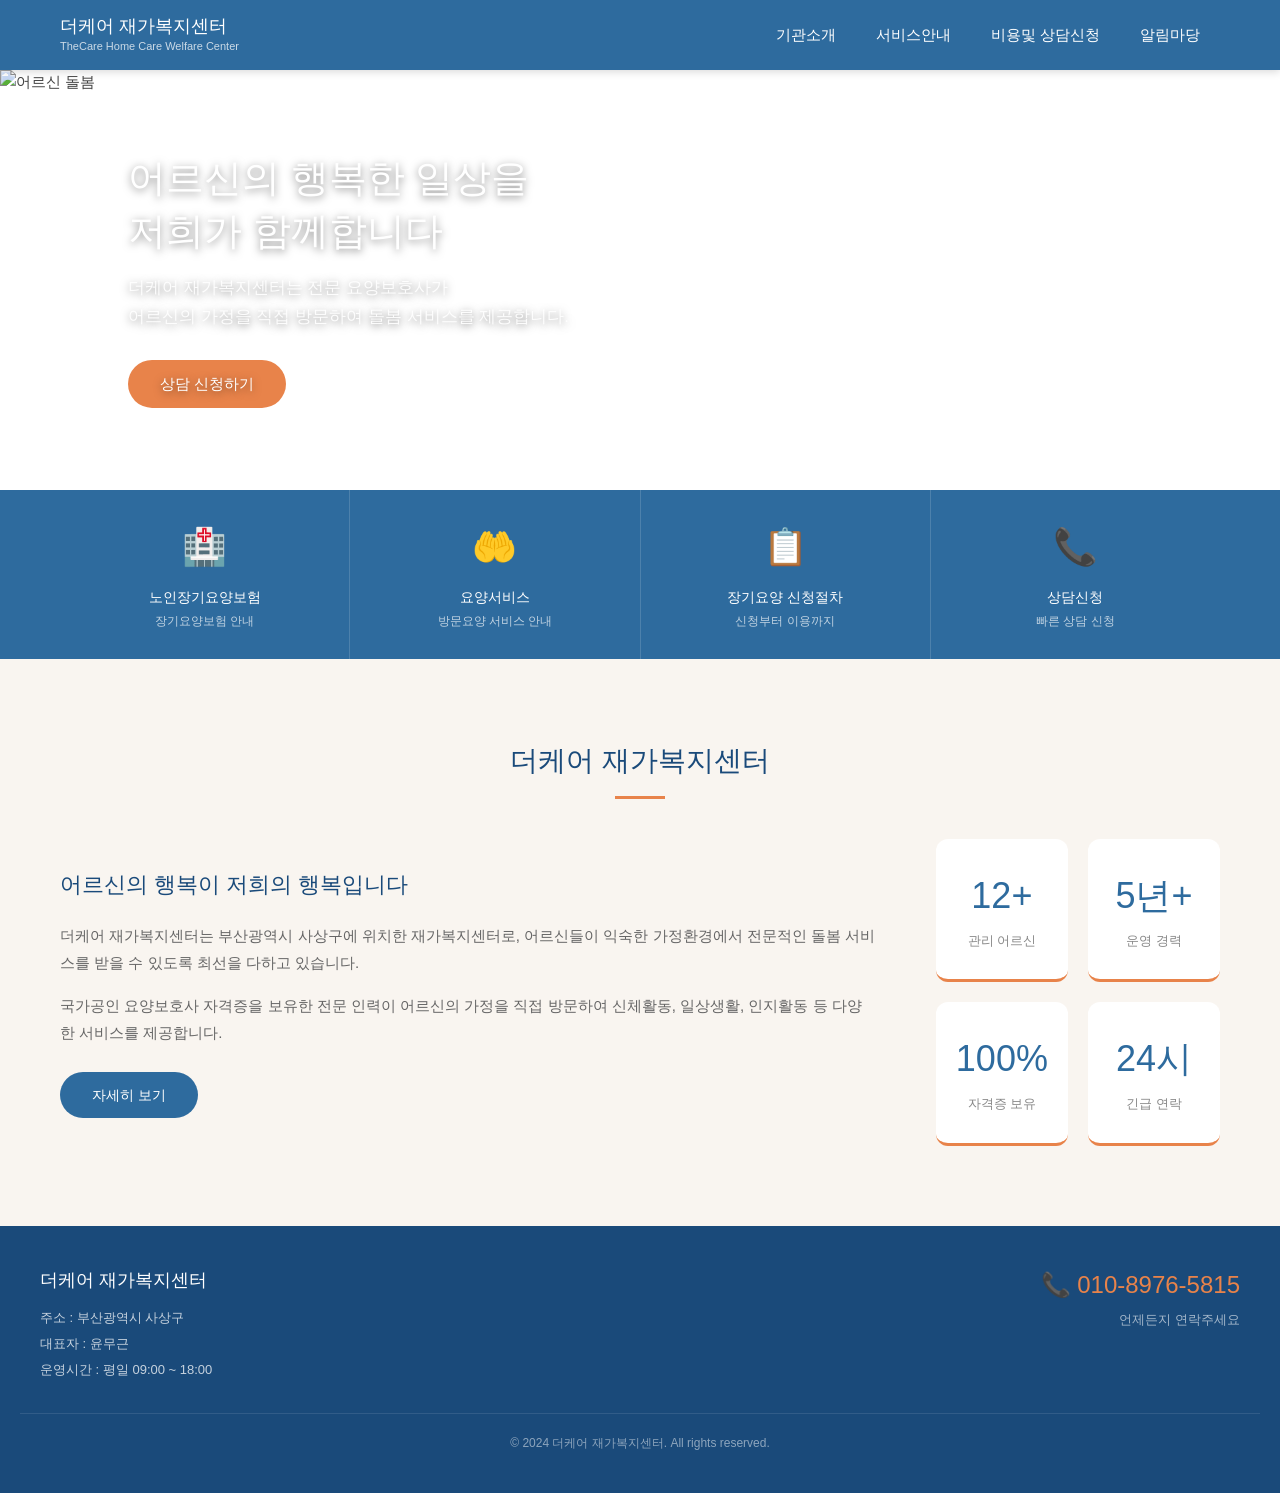
==== index.html @ 5174d894 "첫 업로드" ====
<!DOCTYPE html>
<html lang="ko">
<head>
  <meta charset="UTF-8">
  <meta name="viewport" content="width=device-width, initial-scale=1.0">
  <title>더케어 재가복지센터</title>
  <meta name="description" content="부산 사상구 더케어 재가복지센터. 전문 요양보호사가 어르신의 가정을 방문하여 돌봄 서비스를 제공합니다.">
  <link rel="stylesheet" href="style.css">
</head>
<body>

  <!-- 헤더 -->
  <header>
    <div class="header-inner">
      <div class="logo">
        <div>
          <div class="logo-text">더케어 재가복지센터</div>
          <div class="logo-sub">TheCare Home Care Welfare Center</div>
        </div>
      </div>

      <button class="hamburger" onclick="toggleMenu()">☰</button>

      <nav>
        <ul class="gnb">
          <li>
            <a href="#">기관소개</a>
            <ul class="dropdown">
              <li><a href="기관소개/greeting.html">인사말</a></li>
              <li><a href="기관소개/facility.html">시설안내</a></li>
              <li><a href="기관소개/history.html">기관현황</a></li>
              <li><a href="기관소개/location.html">오시는길</a></li>
            </ul>
          </li>
          <li>
            <a href="#">서비스안내</a>
            <ul class="dropdown">
              <li><a href="서비스안내/insurance.html">노인장기요양보험</a></li>
              <li><a href="서비스안내/service.html">요양서비스</a></li>
              <li><a href="서비스안내/family.html">가족지원서비스</a></li>
            </ul>
          </li>
          <li>
            <a href="#">비용및 상담신청</a>
            <ul class="dropdown">
              <li><a href="비용및상담/process.html">장기요양 신청절차</a></li>
              <li><a href="비용및상담/cost.html">서비스 비용</a></li>
              <li><a href="비용및상담/counsel.html">상담신청</a></li>
            </ul>
          </li>
          <li>
            <a href="#">알림마당</a>
            <ul class="dropdown">
              <li><a href="알림마당/album.html">프로그램 참여 앨범</a></li>
              <li><a href="알림마당/monthly.html">월 급여제공 내용</a></li>
              <li><a href="알림마당/bill.html">청구명세서</a></li>
              <li><a href="알림마당/newsletter.html">가정통신문</a></li>
            </ul>
          </li>
        </ul>
      </nav>
    </div>
  </header>

  <!-- 메인 슬라이더 -->
  <section class="slider">
    <div class="slide active">
      <img src="https://images.unsplash.com/photo-1516733725897-1aa73b87c8e8?w=1400&q=80" alt="어르신 돌봄">
      <div class="slide-text">
        <h2>어르신의 행복한 일상을<br>저희가 함께합니다</h2>
        <p>더케어 재가복지센터는 전문 요양보호사가<br>어르신의 가정을 직접 방문하여 돌봄 서비스를 제공합니다.</p>
        <a href="비용및상담/counsel.html" class="slide-btn">상담 신청하기</a>
      </div>
    </div>
    <div class="slide">
      <img src="https://images.unsplash.com/photo-1584515933487-779824d29309?w=1400&q=80" alt="요양서비스">
      <div class="slide-text">
        <h2>전문 요양보호사가<br>함께합니다</h2>
        <p>국가공인 자격증을 보유한 전문 인력이<br>어르신을 정성껏 돌봐드립니다.</p>
        <a href="서비스안내/service.html" class="slide-btn">서비스 알아보기</a>
      </div>
    </div>
    <div class="slide">
      <img src="https://images.unsplash.com/photo-1556909114-f6e7ad7d3136?w=1400&q=80" alt="가족지원">
      <div class="slide-text">
        <h2>가족의 따뜻한 마음으로<br>함께하겠습니다</h2>
        <p>어르신과 가족 모두가 행복할 수 있도록<br>최선을 다해 지원합니다.</p>
        <a href="기관소개/greeting.html" class="slide-btn">센터 소개 보기</a>
      </div>
    </div>
    <button class="slide-prev" onclick="changeSlide(-1)">&#10094;</button>
    <button class="slide-next" onclick="changeSlide(1)">&#10095;</button>
    <div class="slide-dots">
      <span class="dot active" onclick="goSlide(0)"></span>
      <span class="dot" onclick="goSlide(1)"></span>
      <span class="dot" onclick="goSlide(2)"></span>
    </div>
  </section>

  <!-- 빠른 메뉴 -->
  <section class="quick-menu">
    <div class="container">
      <div class="quick-wrap">
        <a href="서비스안내/insurance.html" class="quick-item">
          <div class="quick-icon">🏥</div>
          <div class="quick-title">노인장기요양보험</div>
          <div class="quick-desc">장기요양보험 안내</div>
        </a>
        <a href="서비스안내/service.html" class="quick-item">
          <div class="quick-icon">🤲</div>
          <div class="quick-title">요양서비스</div>
          <div class="quick-desc">방문요양 서비스 안내</div>
        </a>
        <a href="비용및상담/process.html" class="quick-item">
          <div class="quick-icon">📋</div>
          <div class="quick-title">장기요양 신청절차</div>
          <div class="quick-desc">신청부터 이용까지</div>
        </a>
        <a href="비용및상담/counsel.html" class="quick-item">
          <div class="quick-icon">📞</div>
          <div class="quick-title">상담신청</div>
          <div class="quick-desc">빠른 상담 신청</div>
        </a>
      </div>
    </div>
  </section>

  <!-- 센터 소개 섹션 -->
  <section class="intro-section">
    <div class="container">
      <h2 class="section-title">더케어 재가복지센터</h2>
      <div class="section-line"></div>
      <div class="intro-wrap">
        <div class="intro-text">
          <h3>어르신의 행복이 저희의 행복입니다</h3>
          <p>더케어 재가복지센터는 부산광역시 사상구에 위치한 재가복지센터로, 어르신들이 익숙한 가정환경에서 전문적인 돌봄 서비스를 받을 수 있도록 최선을 다하고 있습니다.</p>
          <p>국가공인 요양보호사 자격증을 보유한 전문 인력이 어르신의 가정을 직접 방문하여 신체활동, 일상생활, 인지활동 등 다양한 서비스를 제공합니다.</p>
          <a href="기관소개/greeting.html" class="intro-btn">자세히 보기</a>
        </div>
        <div class="intro-stats">
          <div class="stat-item">
            <div class="stat-num">12+</div>
            <div class="stat-label">관리 어르신</div>
          </div>
          <div class="stat-item">
            <div class="stat-num">5년+</div>
            <div class="stat-label">운영 경력</div>
          </div>
          <div class="stat-item">
            <div class="stat-num">100%</div>
            <div class="stat-label">자격증 보유</div>
          </div>
          <div class="stat-item">
            <div class="stat-num">24시</div>
            <div class="stat-label">긴급 연락</div>
          </div>
        </div>
      </div>
    </div>
  </section>

  <!-- 푸터 -->
  <footer>
    <div class="footer-inner">
      <div>
        <div class="footer-logo">더케어 재가복지센터</div>
        <div class="footer-info">
          <p>주소 : 부산광역시 사상구</p>
          <p>대표자 : 윤무근</p>
          <p>운영시간 : 평일 09:00 ~ 18:00</p>
        </div>
      </div>
      <div class="footer-contact">
        <div class="footer-tel">📞 010-8976-5815</div>
        <p style="font-size:13px; color:rgba(255,255,255,0.6);">언제든지 연락주세요</p>
      </div>
    </div>
    <div class="footer-copy">
      © 2024 더케어 재가복지센터. All rights reserved.
    </div>
  </footer>

  <script src="script.js"></script>
</body>
</html>
---- style.css ----
/* 기본 설정 */
* {
  margin: 0;
  padding: 0;
  box-sizing: border-box;
}

body {
  font-family: '맑은 고딕', Malgun Gothic, sans-serif;
  color: #444444;
  background-color: #ffffff;
  font-size: 15px;
  line-height: 1.6;
}

a {
  text-decoration: none;
  color: inherit;
}

ul {
  list-style: none;
}

/* 공통 컨테이너 */
.container {
  max-width: 1200px;
  margin: 0 auto;
  padding: 0 20px;
}

/* 공통 섹션 제목 */
.section-title {
  font-size: 28px;
  font-weight: 500;
  color: #1A4A7A;
  text-align: center;
  margin-bottom: 10px;
}

.section-subtitle {
  font-size: 15px;
  color: #888;
  text-align: center;
  margin-bottom: 50px;
}

.section-line {
  width: 50px;
  height: 3px;
  background-color: #E8834A;
  margin: 12px auto 40px;
}

/* 상단 헤더 */
header {
  background-color: #2E6B9E;
  position: sticky;
  top: 0;
  z-index: 1000;
  box-shadow: 0 2px 8px rgba(0,0,0,0.15);
}

.header-inner {
  display: flex;
  align-items: center;
  justify-content: space-between;
  height: 70px;
  max-width: 1200px;
  margin: 0 auto;
  padding: 0 20px;
}

/* 로고 */
.logo {
  display: flex;
  align-items: center;
  gap: 10px;
}

.logo-text {
  color: white;
  font-size: 18px;
  font-weight: 500;
  line-height: 1.3;
}

.logo-sub {
  color: rgba(255,255,255,0.75);
  font-size: 11px;
}

/* 네비게이션 */
.gnb {
  display: flex;
  align-items: center;
  height: 100%;
}

.gnb > li {
  position: relative;
  height: 70px;
  display: flex;
  align-items: center;
}

.gnb > li > a {
  color: white;
  font-size: 15px;
  font-weight: 500;
  padding: 0 20px;
  height: 100%;
  display: flex;
  align-items: center;
  transition: background-color 0.2s;
}

.gnb > li > a:hover {
  background-color: rgba(255,255,255,0.15);
}

/* 드롭다운 메뉴 */
.dropdown {
  position: absolute;
  top: 70px;
  left: 0;
  background-color: white;
  min-width: 160px;
  box-shadow: 0 4px 12px rgba(0,0,0,0.1);
  border-top: 3px solid #E8834A;
  display: none;
  z-index: 100;
}

.gnb > li:hover .dropdown {
  display: block;
}

.dropdown li a {
  display: block;
  padding: 12px 20px;
  font-size: 14px;
  color: #444;
  border-bottom: 1px solid #f0f0f0;
  transition: background-color 0.2s, color 0.2s;
}

.dropdown li a:hover {
  background-color: #F5EFE6;
  color: #2E6B9E;
}

/* 햄버거 메뉴 (모바일) */
.hamburger {
  display: none;
  background: none;
  border: none;
  color: white;
  font-size: 28px;
  cursor: pointer;
}

/* 푸터 */
footer {
  background-color: #1A4A7A;
  color: rgba(255,255,255,0.8);
  padding: 40px 20px;
}

.footer-inner {
  max-width: 1200px;
  margin: 0 auto;
  display: flex;
  justify-content: space-between;
  align-items: flex-start;
  flex-wrap: wrap;
  gap: 30px;
}

.footer-logo {
  color: white;
  font-size: 18px;
  font-weight: 500;
  margin-bottom: 10px;
}

.footer-info p {
  font-size: 13px;
  line-height: 2;
  color: rgba(255,255,255,0.75);
}

.footer-contact {
  text-align: right;
}

.footer-tel {
  color: #E8834A;
  font-size: 24px;
  font-weight: 500;
  margin-bottom: 6px;
}

.footer-copy {
  font-size: 12px;
  color: rgba(255,255,255,0.5);
  text-align: center;
  margin-top: 30px;
  padding-top: 20px;
  border-top: 1px solid rgba(255,255,255,0.1);
}

/* 모바일 반응형 */
@media (max-width: 768px) {
  .gnb {
    display: none;
    position: absolute;
    top: 70px;
    left: 0;
    width: 100%;
    background-color: #2E6B9E;
    flex-direction: column;
    height: auto;
  }

  .gnb.open {
    display: flex;
  }

  .gnb > li {
    width: 100%;
    height: auto;
    flex-direction: column;
  }

  .gnb > li > a {
    width: 100%;
    padding: 14px 20px;
    border-bottom: 1px solid rgba(255,255,255,0.1);
  }

  .dropdown {
    position: static;
    display: none;
    box-shadow: none;
    border-top: none;
    background-color: rgba(0,0,0,0.2);
    width: 100%;
  }

  .gnb > li.active .dropdown {
    display: block;
  }

  .dropdown li a {
    color: rgba(255,255,255,0.85);
    border-bottom: 1px solid rgba(255,255,255,0.05);
    padding-left: 36px;
  }

  .dropdown li a:hover {
    background-color: rgba(255,255,255,0.1);
    color: white;
  }

  .hamburger {
    display: block;
  }

  .footer-inner {
    flex-direction: column;
  }

  .footer-contact {
    text-align: left;
  }
}
/* 슬라이더 */
.slider {
  position: relative;
  width: 100%;
  height: 420px;
  overflow: hidden;
}

.slide {
  position: absolute;
  top: 0;
  left: 0;
  width: 100%;
  height: 100%;
  opacity: 0;
  transition: opacity 0.8s ease;
}

.slide.active {
  opacity: 1;
}

.slide img {
  width: 100%;
  height: 100%;
  object-fit: cover;
  object-position: center top;
}

.slide-text {
  position: absolute;
  top: 50%;
  left: 10%;
  transform: translateY(-50%);
  color: white;
  text-shadow: 0 2px 8px rgba(0,0,0,0.5);
  z-index: 10;
}

.slide-text h2 {
  font-size: 38px;
  font-weight: 500;
  line-height: 1.4;
  margin-bottom: 16px;
}

.slide-text p {
  font-size: 17px;
  line-height: 1.7;
  margin-bottom: 28px;
  color: rgba(255,255,255,0.9);
}

.slide-btn {
  display: inline-block;
  background-color: #E8834A;
  color: white;
  padding: 12px 32px;
  border-radius: 30px;
  font-size: 15px;
  transition: background-color 0.2s;
}

.slide-btn:hover {
  background-color: #d4723b;
}

.slide-prev,
.slide-next {
  position: absolute;
  top: 50%;
  transform: translateY(-50%);
  background-color: rgba(255,255,255,0.2);
  color: white;
  border: none;
  width: 44px;
  height: 44px;
  border-radius: 50%;
  font-size: 18px;
  cursor: pointer;
  z-index: 10;
  transition: background-color 0.2s;
}

.slide-prev { left: 20px; }
.slide-next { right: 20px; }

.slide-prev:hover,
.slide-next:hover {
  background-color: rgba(255,255,255,0.4);
}

.slide-dots {
  position: absolute;
  bottom: 20px;
  left: 50%;
  transform: translateX(-50%);
  display: flex;
  gap: 8px;
  z-index: 10;
}

.dot {
  width: 10px;
  height: 10px;
  border-radius: 50%;
  background-color: rgba(255,255,255,0.5);
  cursor: pointer;
  transition: background-color 0.2s;
}

.dot.active {
  background-color: white;
}

/* 빠른 메뉴 */
.quick-menu {
  background-color: #2E6B9E;
  padding: 0;
}

.quick-wrap {
  display: flex;
  justify-content: center;
}

.quick-item {
  flex: 1;
  text-align: center;
  padding: 28px 20px;
  color: white;
  border-right: 1px solid rgba(255,255,255,0.15);
  transition: background-color 0.2s;
}

.quick-item:last-child {
  border-right: none;
}

.quick-item:hover {
  background-color: rgba(255,255,255,0.1);
}

.quick-icon {
  font-size: 36px;
  margin-bottom: 10px;
}

.quick-title {
  font-size: 14px;
  font-weight: 500;
  margin-bottom: 4px;
}

.quick-desc {
  font-size: 12px;
  color: rgba(255,255,255,0.7);
}

/* 센터 소개 섹션 */
.intro-section {
  padding: 80px 20px;
  background-color: #F9F5F0;
}

.intro-wrap {
  display: flex;
  gap: 60px;
  align-items: center;
}

.intro-text {
  flex: 1;
}

.intro-text h3 {
  font-size: 22px;
  color: #1A4A7A;
  margin-bottom: 20px;
  font-weight: 500;
}

.intro-text p {
  font-size: 15px;
  color: #666;
  line-height: 1.8;
  margin-bottom: 16px;
}

.intro-btn {
  display: inline-block;
  margin-top: 10px;
  padding: 12px 32px;
  background-color: #2E6B9E;
  color: white;
  border-radius: 30px;
  font-size: 14px;
  transition: background-color 0.2s;
}

.intro-btn:hover {
  background-color: #1A4A7A;
}

.intro-stats {
  display: grid;
  grid-template-columns: repeat(2, 1fr);
  gap: 20px;
  flex-shrink: 0;
}

.stat-item {
  background-color: white;
  border-radius: 12px;
  padding: 28px 20px;
  text-align: center;
  border-bottom: 3px solid #E8834A;
}

.stat-num {
  font-size: 36px;
  font-weight: 500;
  color: #2E6B9E;
  margin-bottom: 6px;
}

.stat-label {
  font-size: 13px;
  color: #888;
}

/* 모바일 반응형 추가 */
@media (max-width: 768px) {
  .slider {
    height: 300px;
  }

  .slide-text h2 {
    font-size: 22px;
  }

  .slide-text p {
    display: none;
  }

  .quick-wrap {
    flex-wrap: wrap;
  }

  .quick-item {
    width: 50%;
    flex: none;
  }

  .intro-wrap {
    flex-direction: column;
  }

  .intro-stats {
    width: 100%;
  }
}
/* 페이지 타이틀 배너 */
.page-banner {
  background-color: #2E6B9E;
  padding: 40px 20px;
  text-align: center;
}

.banner-text h2 {
  color: white;
  font-size: 28px;
  font-weight: 500;
  margin-bottom: 8px;
}

.banner-text p {
  color: rgba(255,255,255,0.75);
  font-size: 14px;
}

/* 콘텐츠 레이아웃 */
.content-wrap {
  padding: 60px 0;
  background-color: #f9f9f9;
}

.content-layout {
  display: flex;
  gap: 30px;
  align-items: flex-start;
}

/* 왼쪽 서브메뉴 */
.sub-menu {
  width: 200px;
  flex-shrink: 0;
  background-color: white;
  border-radius: 8px;
  overflow: hidden;
  box-shadow: 0 2px 8px rgba(0,0,0,0.06);
}

.sub-menu-title {
  background-color: #2E6B9E;
  color: white;
  font-size: 15px;
  font-weight: 500;
  padding: 16px 20px;
  text-align: center;
}

.sub-menu ul li a {
  display: block;
  padding: 13px 20px;
  font-size: 14px;
  color: #555;
  border-bottom: 1px solid #f0f0f0;
  transition: all 0.2s;
}

.sub-menu ul li a:hover {
  background-color: #F5EFE6;
  color: #2E6B9E;
  padding-left: 26px;
}

.sub-menu ul li.active a {
  background-color: #F5EFE6;
  color: #2E6B9E;
  font-weight: 500;
  border-left: 3px solid #E8834A;
}

/* 오른쪽 콘텐츠 */
.content-body {
  flex: 1;
  background-color: white;
  border-radius: 8px;
  padding: 40px;
  box-shadow: 0 2px 8px rgba(0,0,0,0.06);
}

.content-title {
  font-size: 22px;
  color: #1A4A7A;
  font-weight: 500;
  padding-bottom: 16px;
  border-bottom: 2px solid #2E6B9E;
  margin-bottom: 30px;
}

/* 인사말 */
.greeting-wrap {
  display: flex;
  gap: 40px;
  align-items: flex-start;
}

.greeting-img {
  width: 200px;
  flex-shrink: 0;
}

.greeting-img img {
  width: 100%;
  border-radius: 8px;
}

.greeting-text h4 {
  font-size: 18px;
  color: #1A4A7A;
  margin-bottom: 20px;
  font-weight: 500;
}

.greeting-text p {
  font-size: 15px;
  color: #555;
  line-height: 1.9;
  margin-bottom: 14px;
}

.greeting-sign {
  margin-top: 30px;
  text-align: right;
  padding-top: 20px;
  border-top: 1px solid #eee;
}

.greeting-sign p {
  font-size: 14px;
  color: #888;
  margin-bottom: 4px;
}

.sign-name {
  font-size: 20px;
  color: #1A4A7A;
  font-weight: 500;
}

/* 모바일 반응형 추가 */
@media (max-width: 768px) {
  .content-layout {
    flex-direction: column;
  }

  .sub-menu {
    width: 100%;
  }

  .content-body {
    padding: 24px;
  }

  .greeting-wrap {
    flex-direction: column;
  }

  .greeting-img {
    width: 100%;
  }
}
/* 시설안내 */
.facility-wrap {
  display: grid;
  grid-template-columns: repeat(2, 1fr);
  gap: 30px;
}

.facility-item {
  background-color: #f9f9f9;
  border-radius: 8px;
  overflow: hidden;
  border: 1px solid #eee;
}

.facility-item img {
  width: 100%;
  height: 200px;
  object-fit: cover;
}

.facility-item h4 {
  font-size: 16px;
  color: #1A4A7A;
  font-weight: 500;
  padding: 16px 16px 8px;
}

.facility-item p {
  font-size: 14px;
  color: #666;
  padding: 0 16px 16px;
  line-height: 1.6;
}

@media (max-width: 768px) {
  .facility-wrap {
    grid-template-columns: 1fr;
  }
}
/* 기관현황 테이블 */
.info-table {
  width: 100%;
  border-collapse: collapse;
  margin-bottom: 40px;
  font-size: 14px;
}

.info-table th {
  background-color: #2E6B9E;
  color: white;
  padding: 12px 16px;
  text-align: center;
  width: 120px;
  font-weight: 500;
}

.info-table td {
  padding: 12px 16px;
  border: 1px solid #e0e0e0;
  color: #444;
}

.info-table tr {
  border-bottom: 1px solid #e0e0e0;
}

/* 연혁 */
.history-subtitle {
  font-size: 18px;
  color: #1A4A7A;
  font-weight: 500;
  margin-bottom: 24px;
  padding-bottom: 12px;
  border-bottom: 1px solid #eee;
}

.history-wrap {
  position: relative;
  padding-left: 30px;
}

.history-wrap::before {
  content: '';
  position: absolute;
  left: 60px;
  top: 0;
  bottom: 0;
  width: 2px;
  background-color: #2E6B9E;
}

.history-item {
  display: flex;
  gap: 30px;
  margin-bottom: 30px;
  position: relative;
}

.history-item::before {
  content: '';
  position: absolute;
  left: 34px;
  top: 6px;
  width: 12px;
  height: 12px;
  border-radius: 50%;
  background-color: #E8834A;
  z-index: 1;
}

.history-year {
  font-size: 18px;
  font-weight: 500;
  color: #2E6B9E;
  min-width: 50px;
}

.history-content p {
  font-size: 14px;
  color: #555;
  line-height: 1.8;
}

@media (max-width: 768px) {
  .info-table {
    font-size: 12px;
  }

  .info-table th {
    width: 80px;
    padding: 8px;
  }

  .info-table td {
    padding: 8px;
  }
}
/* 오시는길 */
.map-wrap {
  margin-bottom: 30px;
  border-radius: 8px;
  overflow: hidden;
  border: 1px solid #eee;
}

.location-info {
  display: grid;
  grid-template-columns: repeat(2, 1fr);
  gap: 20px;
  margin-top: 30px;
}

.location-item {
  display: flex;
  gap: 16px;
  align-items: flex-start;
  background-color: #f9f9f9;
  border-radius: 8px;
  padding: 20px;
  border-left: 3px solid #2E6B9E;
}

.location-icon {
  font-size: 28px;
  flex-shrink: 0;
}

.location-item h4 {
  font-size: 15px;
  color: #1A4A7A;
  font-weight: 500;
  margin-bottom: 8px;
}

.location-item p {
  font-size: 14px;
  color: #666;
  line-height: 1.7;
}

@media (max-width: 768px) {
  .location-info {
    grid-template-columns: 1fr;
  }
}
/* 노인장기요양보험 */
.insurance-intro {
  background-color: #F5EFE6;
  border-left: 4px solid #E8834A;
  padding: 20px 24px;
  border-radius: 4px;
  margin-bottom: 36px;
}

.insurance-intro p {
  font-size: 15px;
  color: #555;
  line-height: 1.8;
}

.section-sub-title {
  font-size: 18px;
  color: #1A4A7A;
  font-weight: 500;
  margin-bottom: 20px;
  padding-bottom: 10px;
  border-bottom: 1px solid #eee;
}

/* 등급 */
.grade-wrap {
  display: grid;
  grid-template-columns: repeat(3, 1fr);
  gap: 16px;
  margin-bottom: 36px;
}

.grade-item {
  background-color: #f9f9f9;
  border-radius: 8px;
  padding: 20px;
  border-top: 3px solid #2E6B9E;
}

.grade-num {
  font-size: 16px;
  font-weight: 500;
  color: #2E6B9E;
  margin-bottom: 10px;
}

.grade-item p {
  font-size: 13px;
  color: #666;
  line-height: 1.7;
}

/* 신청 방법 */
.apply-wrap {
  display: flex;
  flex-direction: column;
  gap: 16px;
}

.apply-item {
  display: flex;
  align-items: flex-start;
  gap: 20px;
  background-color: #f9f9f9;
  border-radius: 8px;
  padding: 20px;
}

.apply-num {
  width: 36px;
  height: 36px;
  background-color: #2E6B9E;
  color: white;
  border-radius: 50%;
  display: flex;
  align-items: center;
  justify-content: center;
  font-size: 16px;
  font-weight: 500;
  flex-shrink: 0;
}

.apply-text h5 {
  font-size: 15px;
  color: #1A4A7A;
  font-weight: 500;
  margin-bottom: 6px;
}

.apply-text p {
  font-size: 14px;
  color: #666;
  line-height: 1.7;
}

@media (max-width: 768px) {
  .grade-wrap {
    grid-template-columns: repeat(2, 1fr);
  }
}
/* 요양서비스 */
.service-list {
  display: flex;
  flex-direction: column;
  gap: 24px;
}

.service-item {
  display: flex;
  gap: 24px;
  align-items: flex-start;
  background-color: #f9f9f9;
  border-radius: 8px;
  padding: 24px;
  border-left: 4px solid #2E6B9E;
}

.service-icon {
  font-size: 40px;
  flex-shrink: 0;
}

.service-text h4 {
  font-size: 17px;
  color: #1A4A7A;
  font-weight: 500;
  margin-bottom: 8px;
}

.service-text p {
  font-size: 14px;
  color: #444;
  line-height: 1.7;
  margin-bottom: 12px;
}

.service-detail {
  padding-left: 16px;
}

.service-detail li {
  font-size: 13px;
  color: #444;
  line-height: 1.8;
  list-style: disc;
}

@media (max-width: 768px) {
  .service-item {
    flex-direction: column;
  }
}
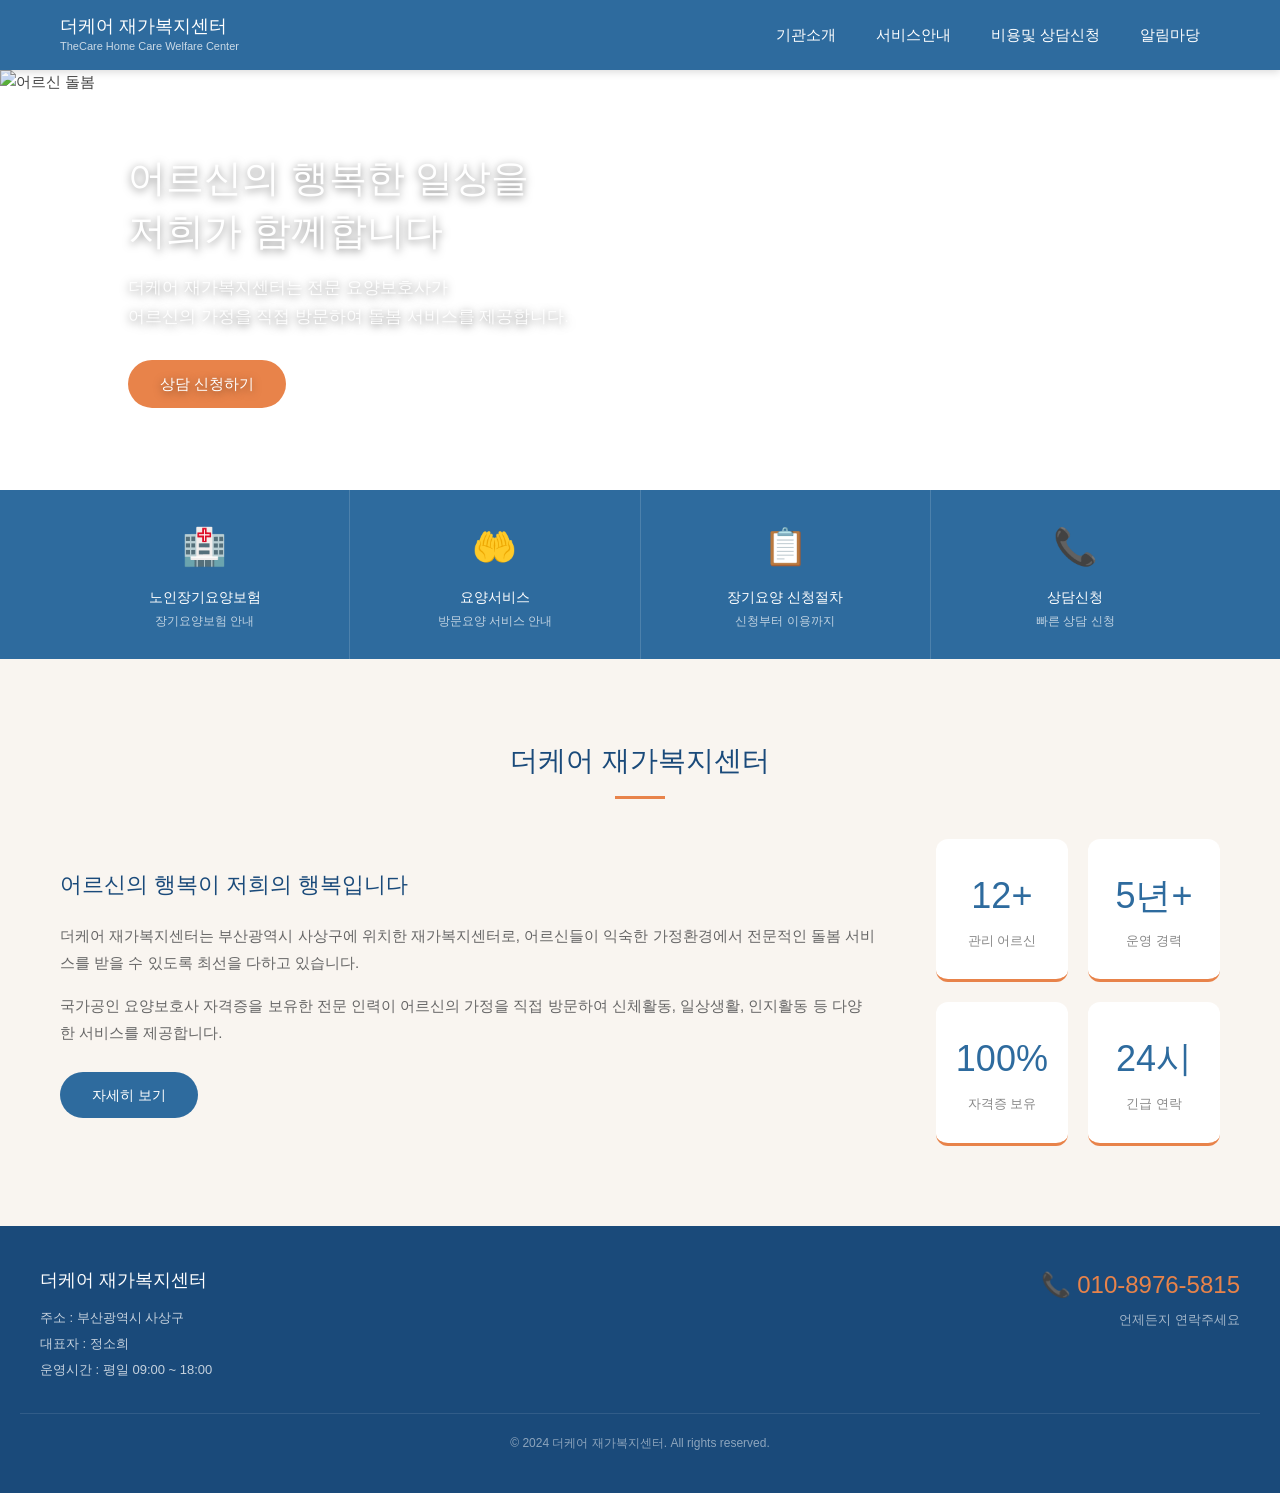
==== commit b614ad79: "대표자명 수정" ====
--- a/index.html
+++ b/index.html
@@ -166,7 +166,7 @@
         <div class="footer-logo">더케어 재가복지센터</div>
         <div class="footer-info">
           <p>주소 : 부산광역시 사상구</p>
-          <p>대표자 : 윤무근</p>
+          <p>대표자 : 정소희</p>
           <p>운영시간 : 평일 09:00 ~ 18:00</p>
         </div>
       </div>
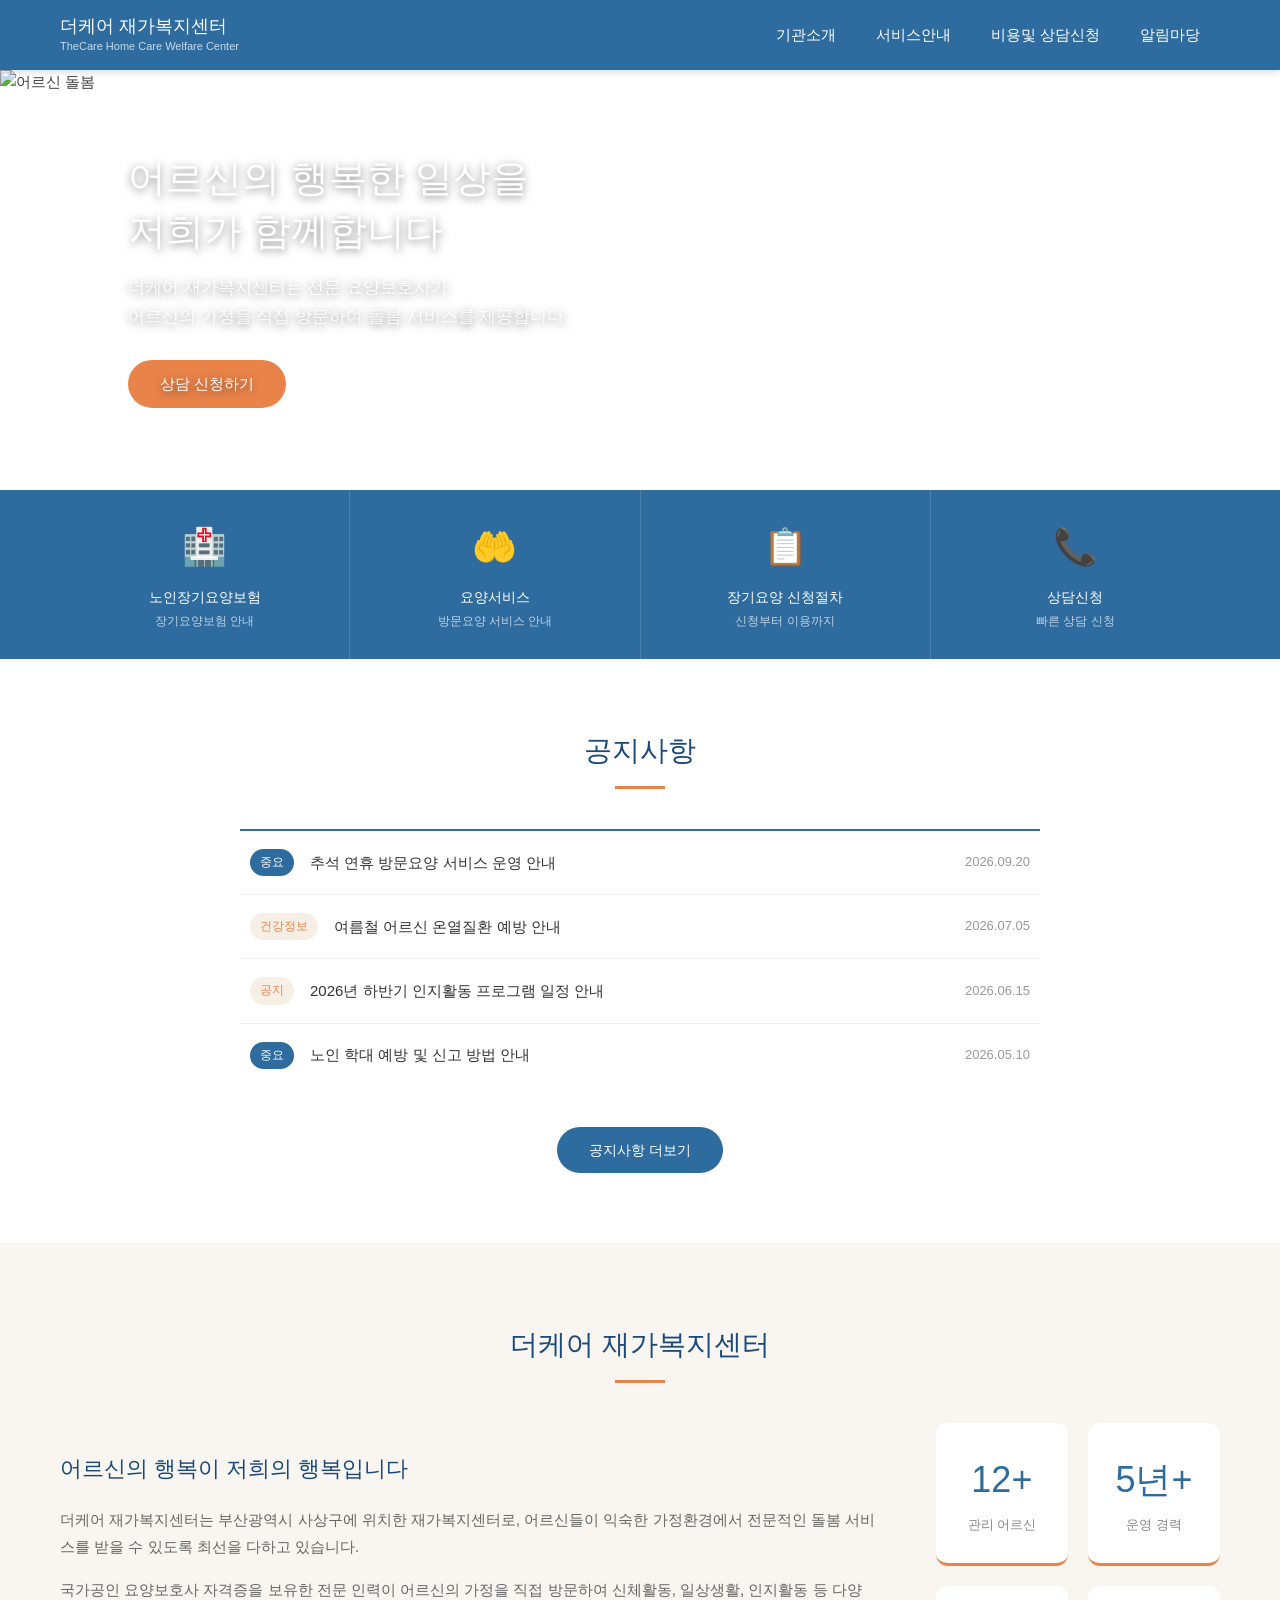
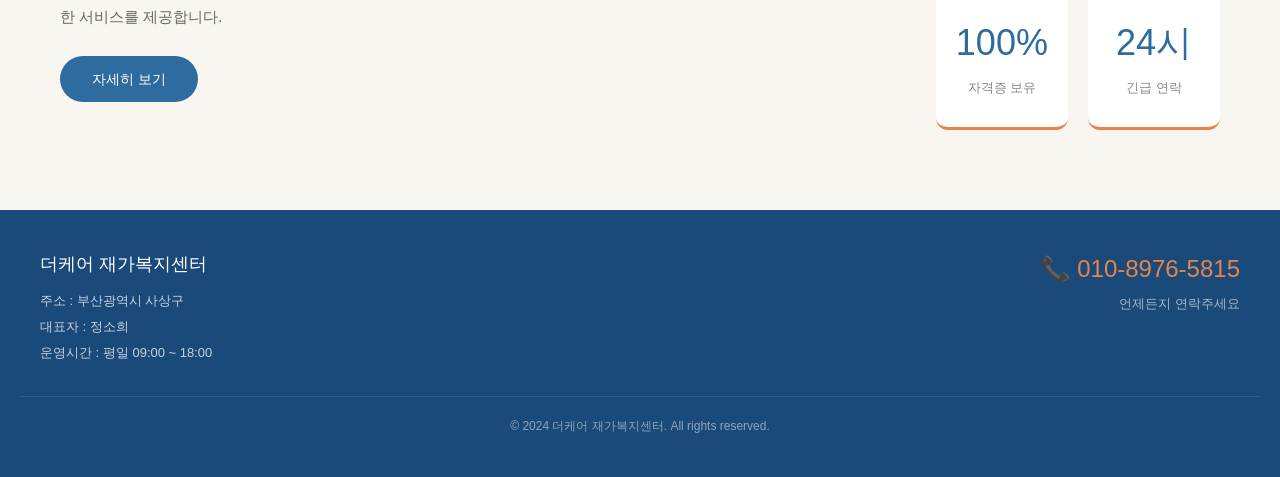
==== commit b008669c: "공지사항 섹션 추가" ====
--- a/index.html
+++ b/index.html
@@ -122,6 +122,47 @@
           <div class="quick-desc">빠른 상담 신청</div>
         </a>
       </div>
+    </div>
+  </section>
+  
+<!-- 공지사항 -->
+  <section style="padding:70px 20px; background-color:#fff;">
+    <div class="container">
+      <h2 class="section-title">공지사항</h2>
+      <div class="section-line"></div>
+
+      <div style="max-width:800px; margin:0 auto; border-top:2px solid #2E6B9E;">
+
+        <a href="알림마당/newsletter.html" style="display:flex; align-items:center; gap:16px; padding:18px 10px; border-bottom:1px solid #eee;">
+          <span style="flex-shrink:0; font-size:12px; font-weight:500; padding:4px 10px; border-radius:20px; background-color:#2E6B9E; color:#fff;">중요</span>
+          <span style="flex:1; font-size:15px; color:#333;">추석 연휴 방문요양 서비스 운영 안내</span>
+          <span style="flex-shrink:0; font-size:13px; color:#999;">2026.09.20</span>
+        </a>
+
+        <a href="알림마당/newsletter.html" style="display:flex; align-items:center; gap:16px; padding:18px 10px; border-bottom:1px solid #eee;">
+          <span style="flex-shrink:0; font-size:12px; font-weight:500; padding:4px 10px; border-radius:20px; background-color:#F5EFE6; color:#E8834A;">건강정보</span>
+          <span style="flex:1; font-size:15px; color:#333;">여름철 어르신 온열질환 예방 안내</span>
+          <span style="flex-shrink:0; font-size:13px; color:#999;">2026.07.05</span>
+        </a>
+
+        <a href="알림마당/newsletter.html" style="display:flex; align-items:center; gap:16px; padding:18px 10px; border-bottom:1px solid #eee;">
+          <span style="flex-shrink:0; font-size:12px; font-weight:500; padding:4px 10px; border-radius:20px; background-color:#F5EFE6; color:#E8834A;">공지</span>
+          <span style="flex:1; font-size:15px; color:#333;">2026년 하반기 인지활동 프로그램 일정 안내</span>
+          <span style="flex-shrink:0; font-size:13px; color:#999;">2026.06.15</span>
+        </a>
+
+        <a href="알림마당/newsletter.html" style="display:flex; align-items:center; gap:16px; padding:18px 10px;">
+          <span style="flex-shrink:0; font-size:12px; font-weight:500; padding:4px 10px; border-radius:20px; background-color:#2E6B9E; color:#fff;">중요</span>
+          <span style="flex:1; font-size:15px; color:#333;">노인 학대 예방 및 신고 방법 안내</span>
+          <span style="flex-shrink:0; font-size:13px; color:#999;">2026.05.10</span>
+        </a>
+
+      </div>
+
+      <div style="text-align:center; margin-top:30px;">
+        <a href="알림마당/newsletter.html" class="intro-btn">공지사항 더보기</a>
+      </div>
+
     </div>
   </section>
 
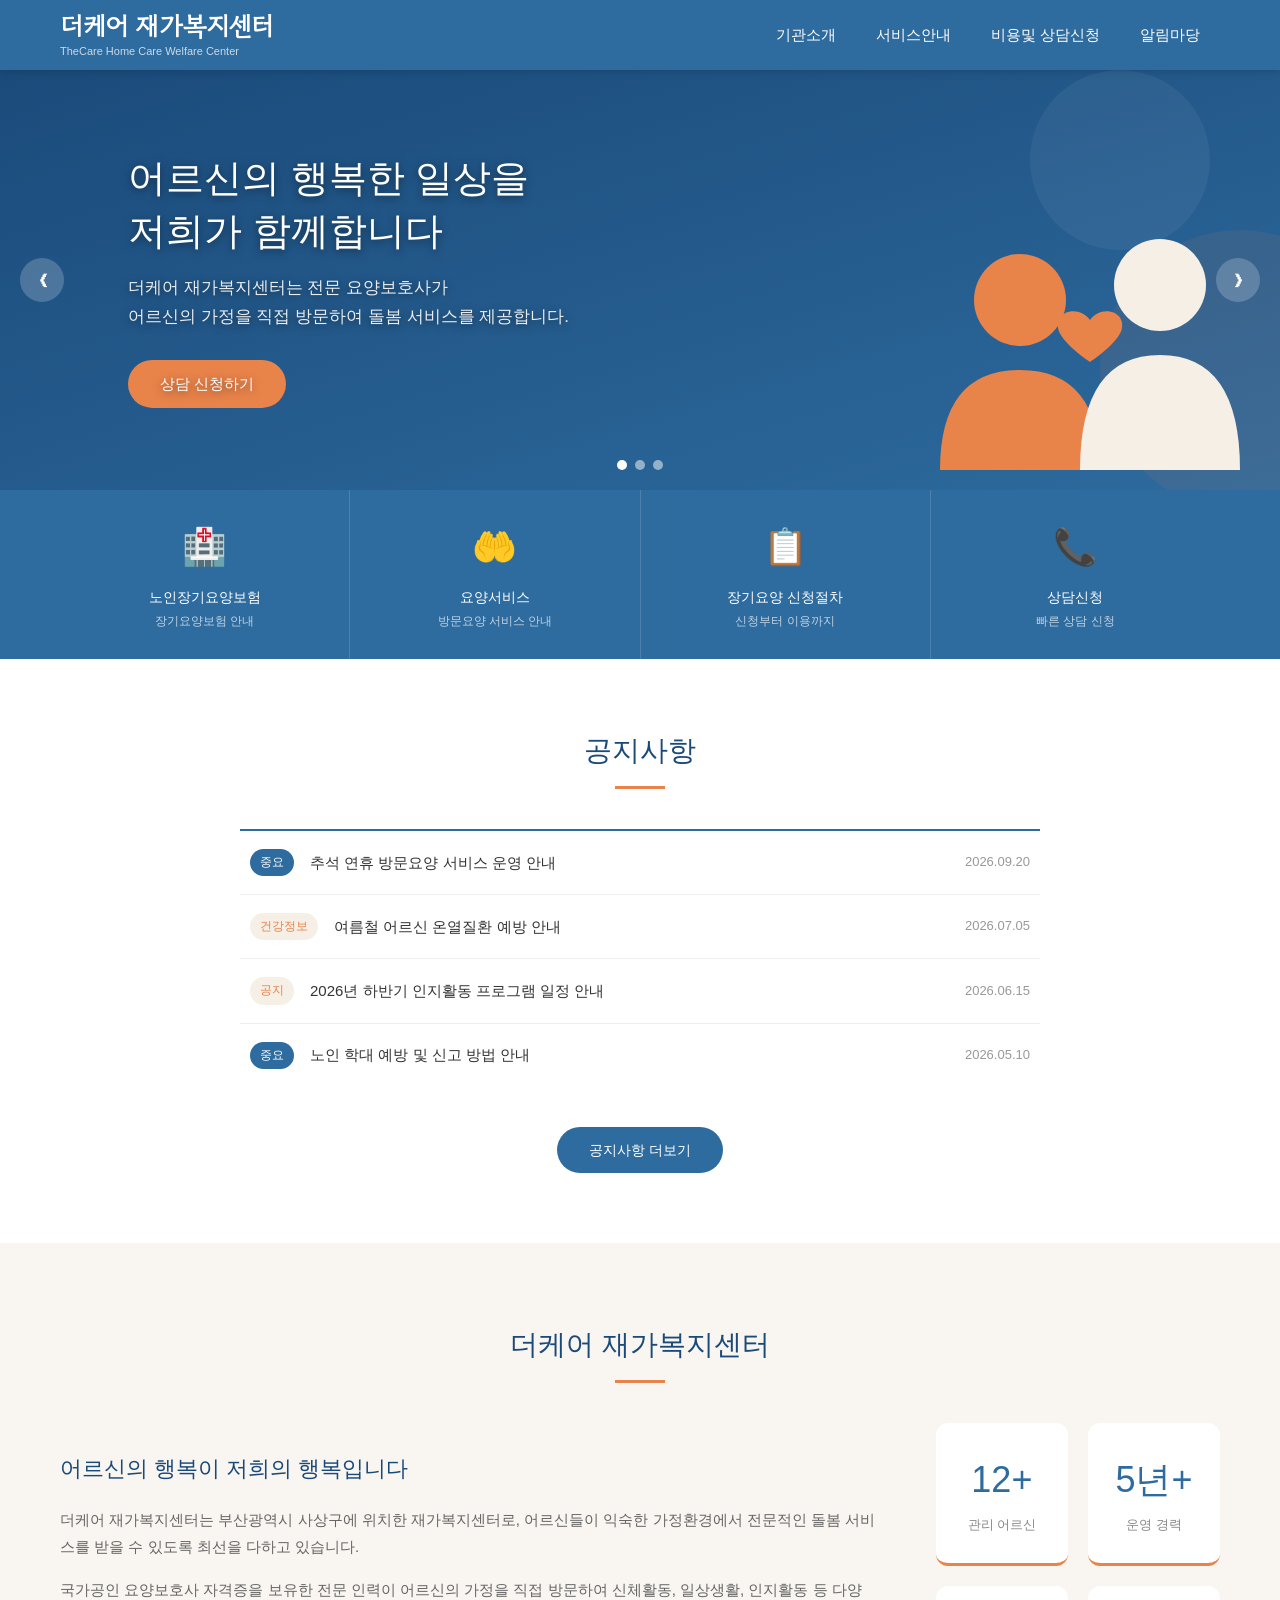
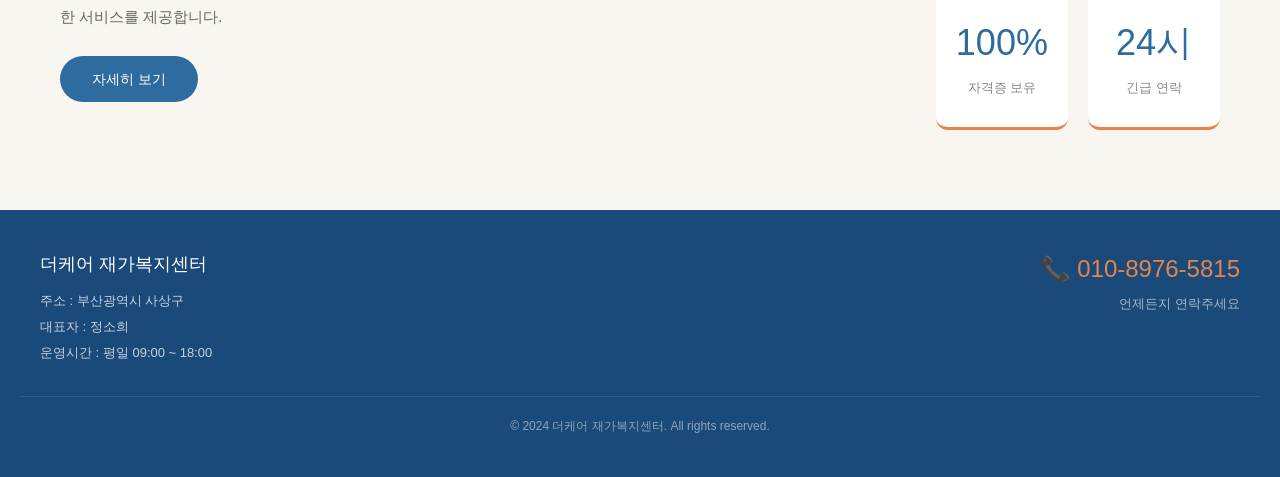
==== commit ec4f49f7: "센터장 사진 교체" ====
--- a/index.html
+++ b/index.html
@@ -6,6 +6,16 @@
   <title>더케어 재가복지센터</title>
   <meta name="description" content="부산 사상구 더케어 재가복지센터. 전문 요양보호사가 어르신의 가정을 방문하여 돌봄 서비스를 제공합니다.">
   <link rel="stylesheet" href="style.css">
+  <link rel="preconnect" href="https://fonts.googleapis.com">
+  <link href="https://fonts.googleapis.com/css2?family=Gowun+Dodum&display=swap" rel="stylesheet">
+  <style>
+    .logo-text{
+      font-family: 'Gowun Dodum', sans-serif;
+      font-size: 26px;
+      font-weight: 700;
+      letter-spacing: -0.5px;
+    }
+  </style>
 </head>
 <body>
 
@@ -65,29 +75,84 @@
   <!-- 메인 슬라이더 -->
   <section class="slider">
     <div class="slide active">
-      <img src="https://images.unsplash.com/photo-1516733725897-1aa73b87c8e8?w=1400&q=80" alt="어르신 돌봄">
+      <svg viewBox="0 0 1400 420" preserveAspectRatio="xMidYMid slice" xmlns="http://www.w3.org/2000/svg" style="width:100%; height:100%;">
+        <defs>
+          <linearGradient id="bg1" x1="0" y1="0" x2="1" y2="1">
+            <stop offset="0%" stop-color="#1A4A7A"/>
+            <stop offset="100%" stop-color="#2E6B9E"/>
+          </linearGradient>
+        </defs>
+        <rect width="1400" height="420" fill="url(#bg1)"/>
+        <circle cx="1180" cy="90" r="90" fill="#ffffff" opacity="0.05"/>
+        <circle cx="1300" cy="300" r="140" fill="#E8834A" opacity="0.08"/>
+        <!-- 어르신 -->
+        <circle cx="1080" cy="230" r="46" fill="#E8834A"/>
+        <path d="M1000 400 Q1000 300 1080 300 Q1160 300 1160 400 Z" fill="#E8834A"/>
+        <!-- 요양보호사 -->
+        <circle cx="1220" cy="215" r="46" fill="#F5EFE6"/>
+        <path d="M1140 400 Q1140 285 1220 285 Q1300 285 1300 400 Z" fill="#F5EFE6"/>
+        <!-- 손잡는 하트 -->
+        <path d="M1150 250 C1140 235 1115 240 1118 258 C1120 272 1150 292 1150 292 C1150 292 1180 272 1182 258 C1185 240 1160 235 1150 250 Z" fill="#E8834A"/>
+      </svg>
       <div class="slide-text">
         <h2>어르신의 행복한 일상을<br>저희가 함께합니다</h2>
         <p>더케어 재가복지센터는 전문 요양보호사가<br>어르신의 가정을 직접 방문하여 돌봄 서비스를 제공합니다.</p>
         <a href="비용및상담/counsel.html" class="slide-btn">상담 신청하기</a>
       </div>
     </div>
+
     <div class="slide">
-      <img src="https://images.unsplash.com/photo-1584515933487-779824d29309?w=1400&q=80" alt="요양서비스">
+      <svg viewBox="0 0 1400 420" preserveAspectRatio="xMidYMid slice" xmlns="http://www.w3.org/2000/svg" style="width:100%; height:100%;">
+        <defs>
+          <linearGradient id="bg2" x1="0" y1="0" x2="1" y2="1">
+            <stop offset="0%" stop-color="#2E6B9E"/>
+            <stop offset="100%" stop-color="#1A4A7A"/>
+          </linearGradient>
+        </defs>
+        <rect width="1400" height="420" fill="url(#bg2)"/>
+        <circle cx="1150" cy="110" r="70" fill="#ffffff" opacity="0.05"/>
+        <!-- 요양보호사 단독 -->
+        <circle cx="1180" cy="220" r="52" fill="#F5EFE6"/>
+        <path d="M1090 400 Q1090 280 1180 280 Q1270 280 1270 400 Z" fill="#F5EFE6"/>
+        <!-- 자격증 배지 -->
+        <circle cx="1180" cy="220" r="52" fill="none" stroke="#E8834A" stroke-width="4" opacity="0.6"/>
+        <circle cx="1270" cy="330" r="26" fill="#E8834A"/>
+        <path d="M1258 330 L1268 340 L1284 320" stroke="#fff" stroke-width="5" fill="none" stroke-linecap="round" stroke-linejoin="round"/>
+      </svg>
       <div class="slide-text">
         <h2>전문 요양보호사가<br>함께합니다</h2>
         <p>국가공인 자격증을 보유한 전문 인력이<br>어르신을 정성껏 돌봐드립니다.</p>
         <a href="서비스안내/service.html" class="slide-btn">서비스 알아보기</a>
       </div>
     </div>
+
     <div class="slide">
-      <img src="https://images.unsplash.com/photo-1556909114-f6e7ad7d3136?w=1400&q=80" alt="가족지원">
+      <svg viewBox="0 0 1400 420" preserveAspectRatio="xMidYMid slice" xmlns="http://www.w3.org/2000/svg" style="width:100%; height:100%;">
+        <defs>
+          <linearGradient id="bg3" x1="0" y1="0" x2="1" y2="1">
+            <stop offset="0%" stop-color="#1A4A7A"/>
+            <stop offset="100%" stop-color="#2E6B9E"/>
+          </linearGradient>
+        </defs>
+        <rect width="1400" height="420" fill="url(#bg3)"/>
+        <circle cx="1250" cy="330" r="120" fill="#E8834A" opacity="0.07"/>
+        <!-- 어르신 -->
+        <circle cx="1060" cy="235" r="42" fill="#E8834A"/>
+        <path d="M990 400 Q990 305 1060 305 Q1130 305 1130 400 Z" fill="#E8834A"/>
+        <!-- 자녀 -->
+        <circle cx="1170" cy="220" r="42" fill="#F5EFE6"/>
+        <path d="M1100 400 Q1100 290 1170 290 Q1240 290 1240 400 Z" fill="#F5EFE6"/>
+        <!-- 손주 -->
+        <circle cx="1270" cy="270" r="30" fill="#2E6B9E"/>
+        <path d="M1220 400 Q1220 328 1270 328 Q1320 328 1320 400 Z" fill="#2E6B9E"/>
+      </svg>
       <div class="slide-text">
         <h2>가족의 따뜻한 마음으로<br>함께하겠습니다</h2>
         <p>어르신과 가족 모두가 행복할 수 있도록<br>최선을 다해 지원합니다.</p>
         <a href="기관소개/greeting.html" class="slide-btn">센터 소개 보기</a>
       </div>
     </div>
+
     <button class="slide-prev" onclick="changeSlide(-1)">&#10094;</button>
     <button class="slide-next" onclick="changeSlide(1)">&#10095;</button>
     <div class="slide-dots">
